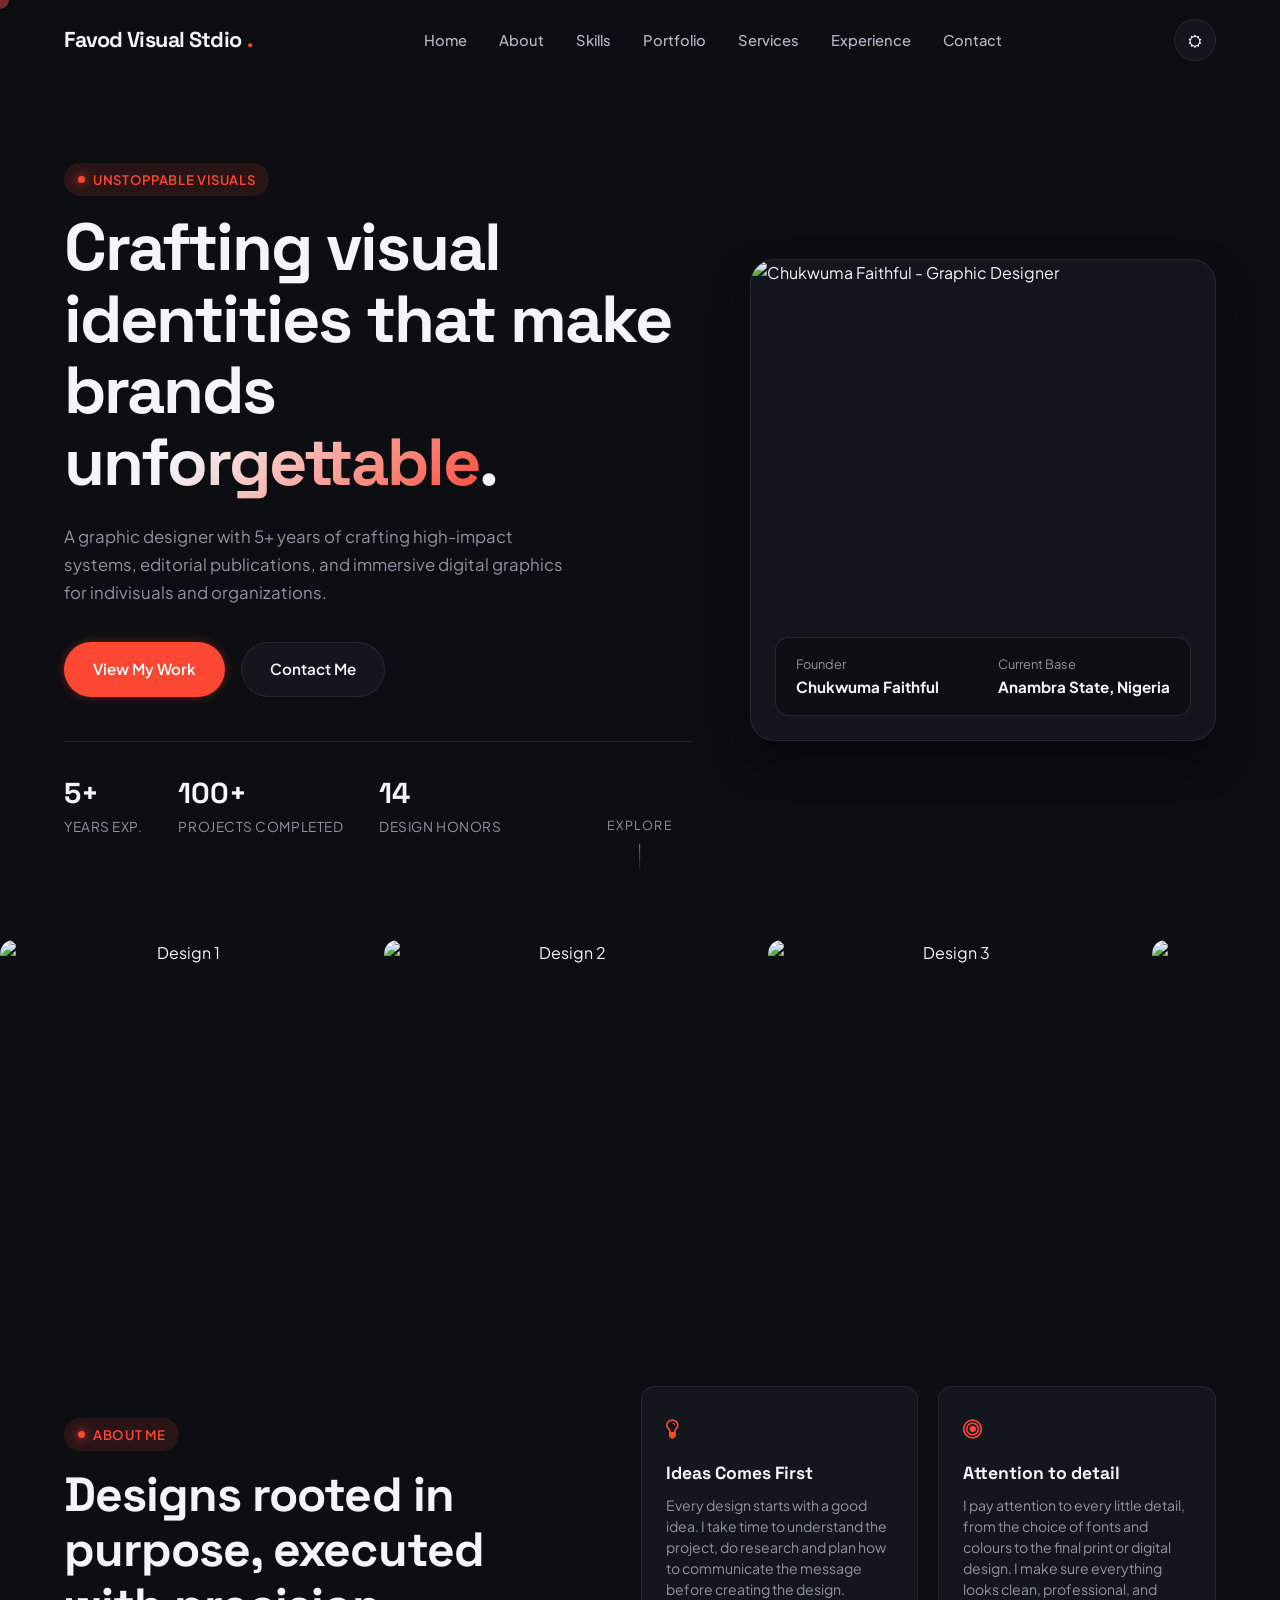
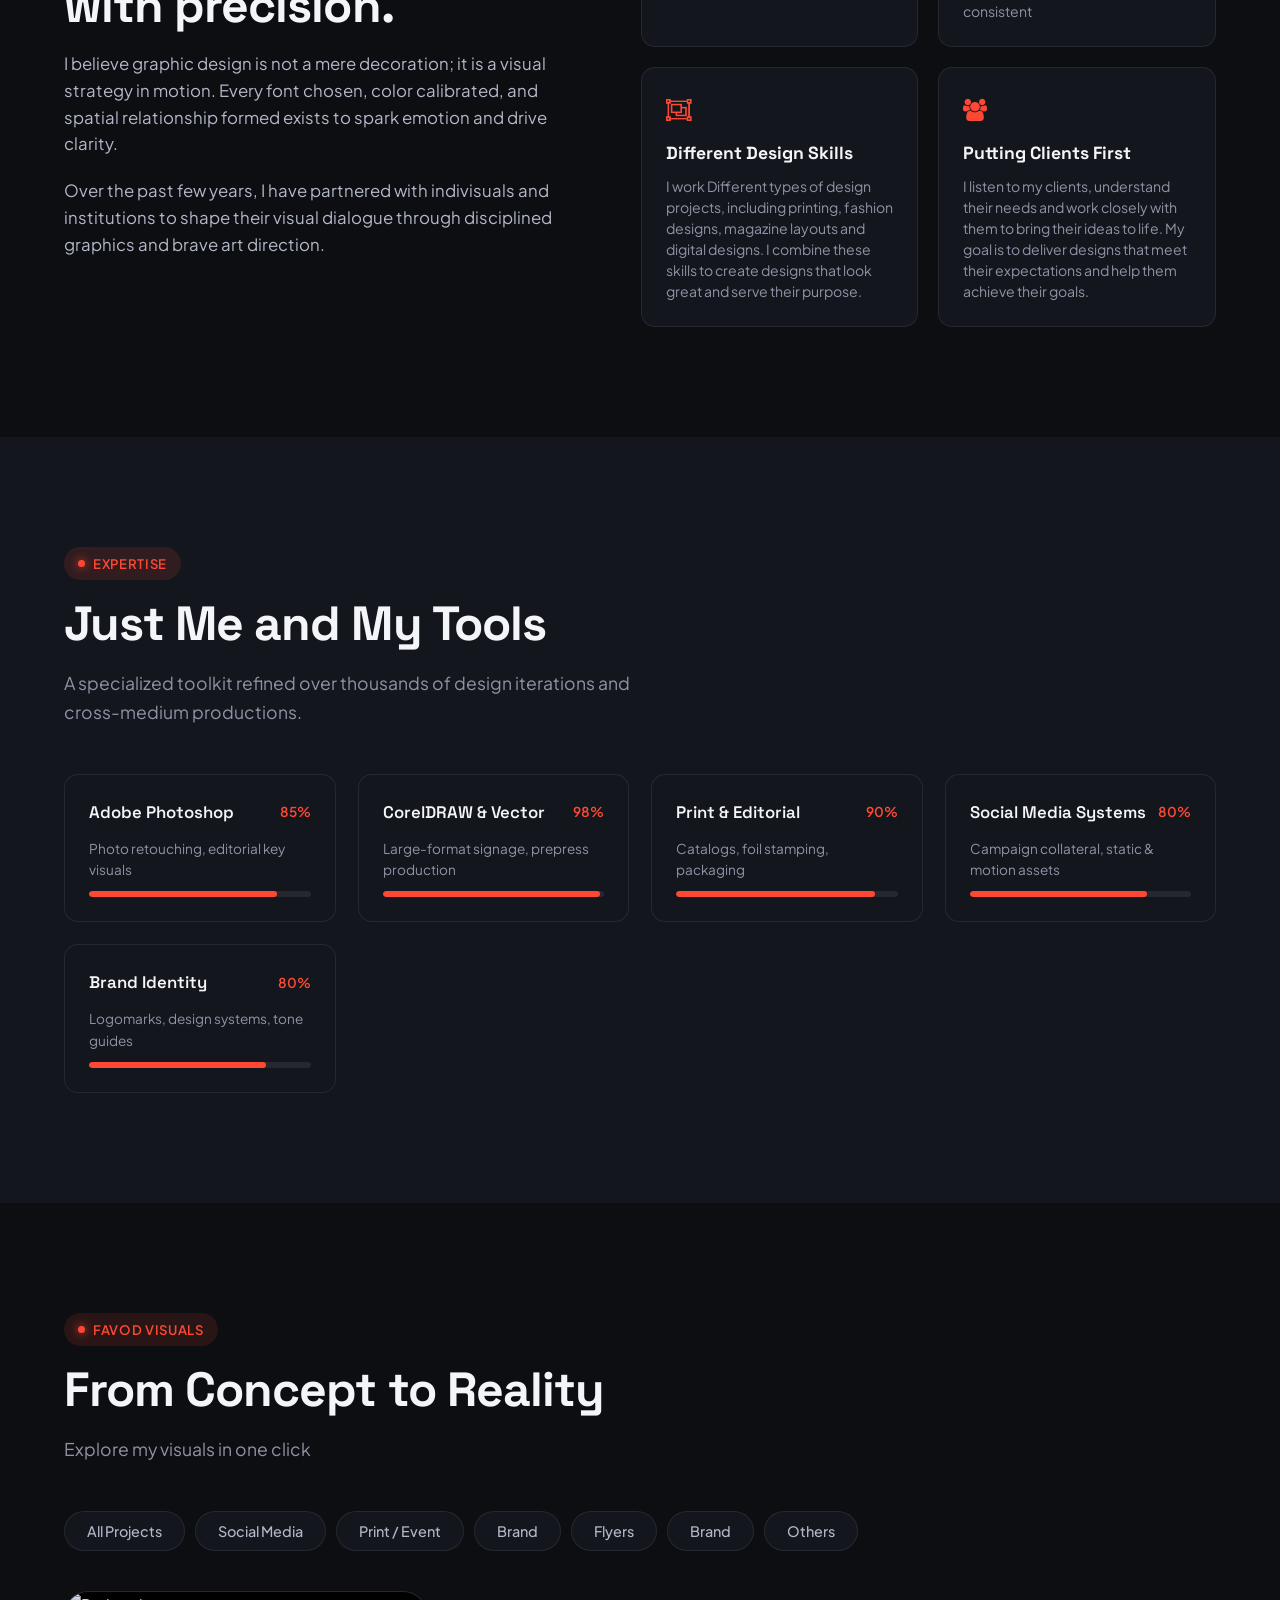
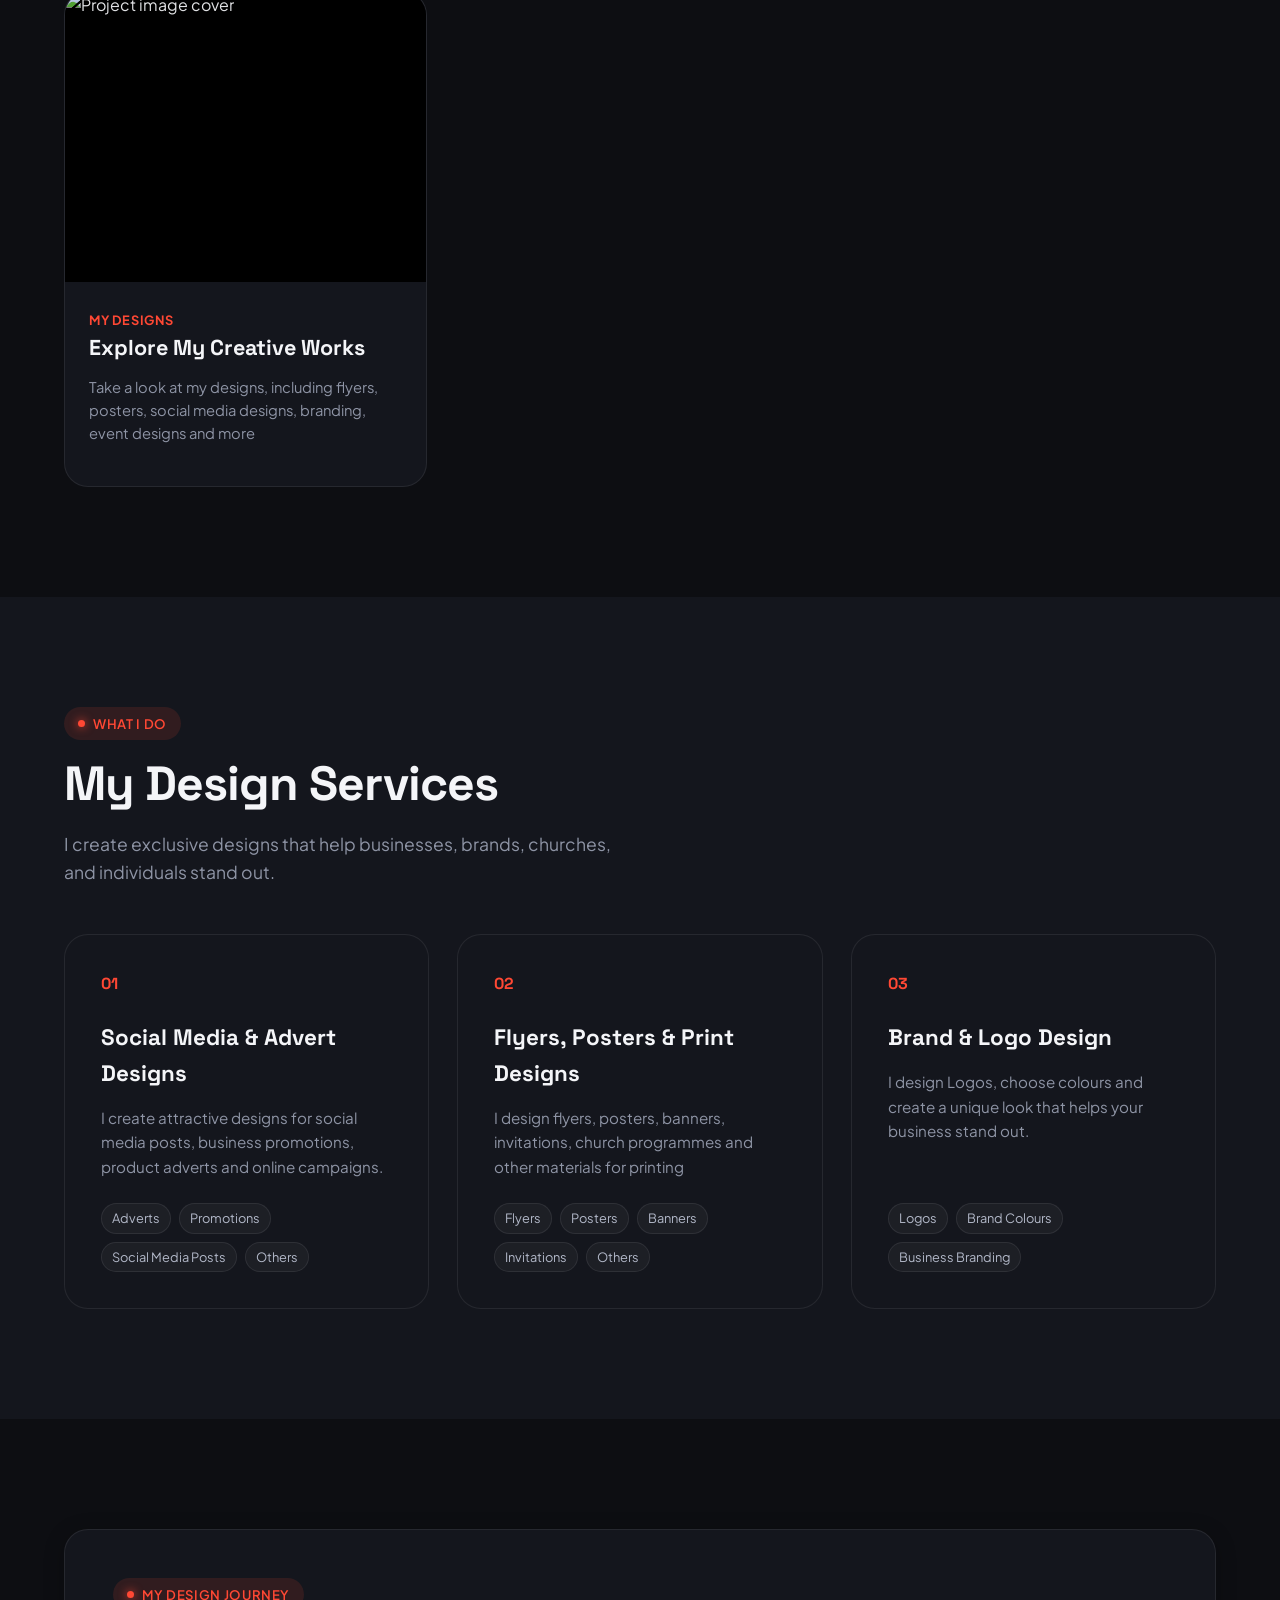
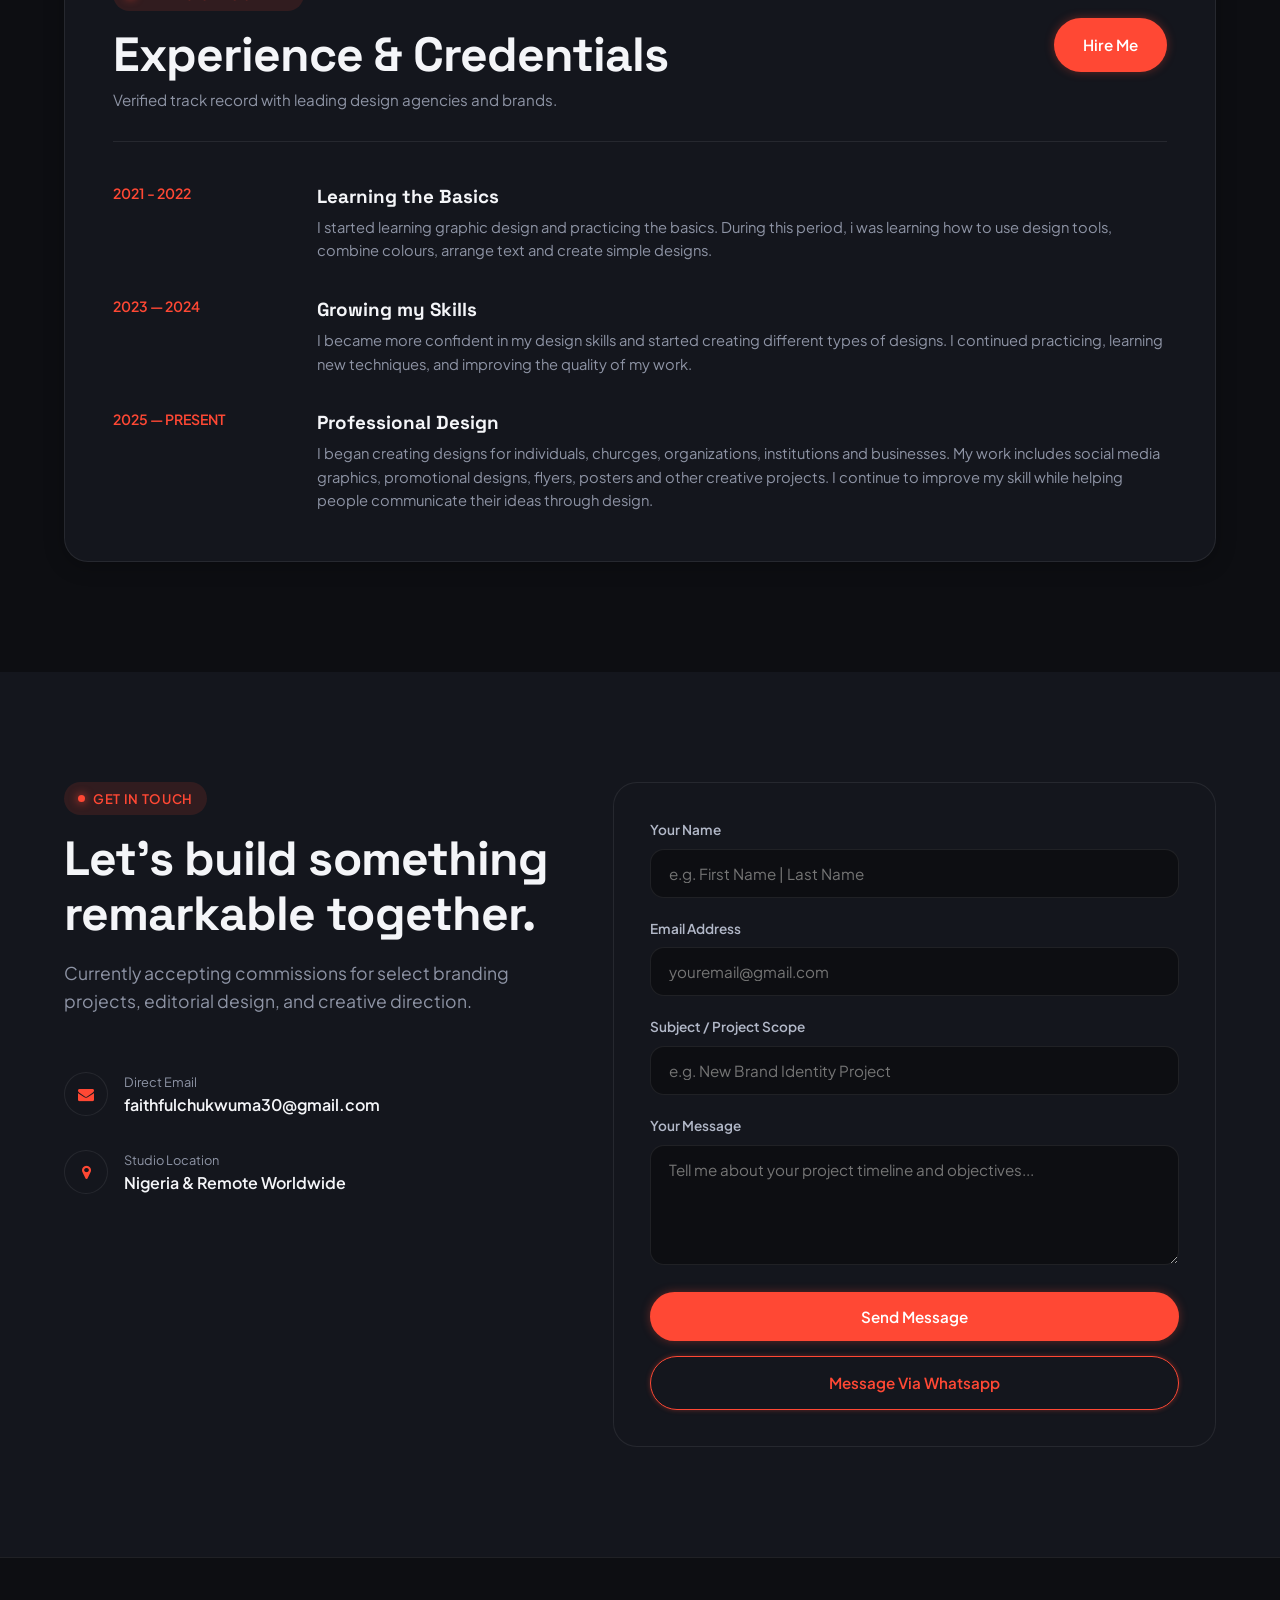
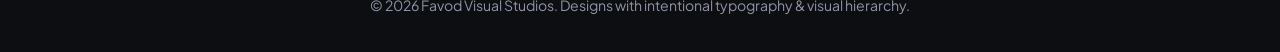
==== index.html @ e78e99e1 "Add files via upload" ====
<!DOCTYPE html>
<html lang="en" data-theme="dark">

<head>
  <meta charset="UTF-8" />
  <meta name="viewport" content="width=device-width, initial-scale=1.0" />
  <title>Favod Visual studio — Graphic Designer</title>
  <meta name="description"
    content="Favod Visual Studio - Graphic Designer and specializing in Editorial Designs and Digital Experiences." />
  <meta property="og:type" content="website">
  <meta property="og:description" content="Explore creative graphic designs and visual projects by Favod Visual Studio.">
  <link rel="icon" type="image/png" href="images/falcon web.png">
  <link rel="stylesheet" href="style.css">
  <link rel="stylesheet" href="font/css/font-awesome.min.css">
  <link rel="preconnect" href="https://fonts.googleapis.com">
  <link rel="preconnect" href="https://fonts.gstatic.com" crossorigin>
  <link
    href="https://fonts.googleapis.com/css2?family=Plus+Jakarta+Sans:wght@300;400;500;600;700;800&family=Space+Grotesk:wght@400;500;600;700&display=swap"
    rel="stylesheet">

</head>

<body>

  <!-- Custom Cursor -->
  <div class="custom-cursor" id="cursor"></div>

  <!-- Navbar -->
  <header class="navbar" id="navbar">
    <div class="container nav-container">
      <a href="#home" class="logo">Favod Visual Stdio<span>.</span></a>

      <ul class="nav-links" id="navLinks">
        <li><a href="#home">Home</a></li>
        <li><a href="#about">About</a></li>
        <li><a href="#skills">Skills</a></li>
        <li><a href="#portfolio">Portfolio</a></li>
        <li><a href="#services">Services</a></li>
        <li><a href="#experience">Experience</a></li>
        <li><a href="#contact">Contact</a></li>
      </ul>

      <div class="nav-actions">
        <button class="theme-toggle" id="themeToggle" aria-label="Toggle Dark/Light Mode">
          <span id="themeIcon"><i class="fa fa-sun-o"></i></span>
        </button>
        <button class="mobile-menu-btn" id="mobileMenuBtn" aria-label="Toggle Menu">
          <span></span><span></span><span></span>
        </button>
      </div>
    </div>
  </header>

  <!-- Hero Section -->
  <section class="hero" id="home">
    <div class="container">
      <div class="hero-grid">
        <div class="hero-content">
          <div class="badge">
            <span class="badge-dot"></span> Unstoppable Visuals
          </div>
          <h1 class="hero-title">
            Crafting visual identities that make brands <span class="highlight">unforgettable</span>.
          </h1>
          <p class="hero-desc">
            A graphic designer with 5+ years of crafting high-impact systems, editorial
            publications, and immersive digital graphics for indivisuals and organizations.
          </p>
          <div class="hero-actions">
            <a href="#portfolio" class="btn btn-primary">View My Work</a>
            <a href="#contact" class="btn btn-secondary">Contact Me</a>
          </div>
          <div class="hero-stats">
            <div>
              <div class="stat-number">5+</div>
              <div class="stat-label">Years Exp.</div>
            </div>
            <div>
              <div class="stat-number">100+</div>
              <div class="stat-label">Projects Completed</div>
            </div>
            <div>
              <div class="stat-number">14</div>
              <div class="stat-label">Design Honors</div>
            </div>
          </div>
        </div>

        <div class="hero-visual">
          <div class="hero-card">
            <!-- Easily replace with personal designer portrait -->
            <img src="images/IMG EDIT1.png" alt="Chukwuma Faithful - Graphic Designer" />
            <div class="hero-tag">
              <div>
                <p style="font-size:0.8rem;color:var(--text-muted);">Founder</p>
                <p style="font-weight:700;font-size:0.95rem;">Chukwuma Faithful</p>
              </div>
              <div>
                <p style="font-size:0.8rem;color:var(--text-muted);">Current Base</p>
                <p style="font-weight:700;font-size:0.95rem;">Anambra State, Nigeria</p>
              </div>
            </div>
          </div>
        </div>
      </div>
    </div>
    <div class="scroll-indicator">
      <a href="#about">EXPLORE</a>
      <div class="scroll-line"></div>
    </div>
  </section>
  <section class="designs-section">
    <div class="design-slider">
      <div class="design-track" id="designTrack">
        <img src="images/slide/slide.png" alt="Design 1" draggable="false">
        <img src="images/slide/slide-1.jpg" alt="Design 2" draggable="false">
        <img src="images/slide/slide-2.jpg" alt="Design 3" draggable="false">
        <img src="images/slide/slide-3.jpg" alt="Design 4" draggable="false">
        <img src="images/slide/slide-4.jpg" alt="Design 5" draggable="false">
        <img src="images/slide/slide-5.jpg" alt="Design 6" draggable="false">
        <img src="images/slide/slide-6.jpg" alt="Design 7" draggable="false">
        <img src="images/slide/slide-7.jpg" alt="Design 8" draggable="false">
        <img src="images/slide/slide-8.jpg" alt="Design 9" draggable="false">
        <img src="images/slide/slide-9.jpg" alt="Design 10" draggable="false">
        <img src="images/slide/slide-10.jpg" alt="Design 11" draggable="false">
        <img src="images/slide/slide-11.jpg" alt="Design 12" draggable="false">
        <img src="images/slide/slide-12.jpg" alt="Design 13" draggable="false">
        <img src="images/slide/slide-13.jpg" alt="Design 14" draggable="false">
        <img src="images/slide/slide-14.jpg" alt="Design 15" draggable="false">
        <img src="images/slide/slide-15.jpg" alt="Design 16" draggable="false">
        <img src="images/slide/slide-16.jpg" alt="Design 17" draggable="false">
        <img src="images/slide/slide-17.jpg" alt="Design 18" draggable="false">
        <img src="images/slide/slide-18.jpg" alt="Design 19" draggable="false">

        <img src="images/slide/slide.png" alt="Design 1" draggable="false">
        <img src="images/slide/slide-1.jpg" alt="Design 2" draggable="false">
        <img src="images/slide/slide-2.jpg" alt="Design 3" draggable="false">
        <img src="images/slide/slide-3.jpg" alt="Design 4" draggable="false">
        <img src="images/slide/slide-4.jpg" alt="Design 5" draggable="false">
        <img src="images/slide/slide-5.jpg" alt="Design 6" draggable="false">
        <img src="images/slide/slide-6.jpg" alt="Design 7" draggable="false">
        <img src="images/slide/slide-7.jpg" alt="Design 8" draggable="false">
        <img src="images/slide/slide-8.jpg" alt="Design 9" draggable="false">
        <img src="images/slide/slide-9.jpg" alt="Design 10" draggable="false">
        <img src="images/slide/slide-10.jpg" alt="Design 11" draggable="false">
        <img src="images/slide/slide-11.jpg" alt="Design 12" draggable="false">
        <img src="images/slide/slide-12.jpg" alt="Design 13" draggable="false">
        <img src="images/slide/slide-13.jpg" alt="Design 14" draggable="false">
        <img src="images/slide/slide-14.jpg" alt="Design 15" draggable="false">
        <img src="images/slide/slide-15.jpg" alt="Design 16" draggable="false">
        <img src="images/slide/slide-16.jpg" alt="Design 17" draggable="false">
        <img src="images/slide/slide-17.jpg" alt="Design 18" draggable="false">
        <img src="images/slide/slide-18.jpg" alt="Design 19" draggable="false">
      </div>
    </div>
  </section>

  <!-- About Me -->
  <section class="section-padding" id="about">
    <div class="container">
      <div class="about-grid">
        <div>
          <div class="badge"><span class="badge-dot"></span>About Me</div>
          <h2 class="section-title">Designs rooted in purpose, executed with precision.</h2>
          <div class="about-story">
            <p>
              I believe graphic design is not a mere decoration; it is a visual strategy in motion. Every font chosen,
              color calibrated, and spatial relationship formed exists to spark emotion and drive clarity.
            </p>
            <p>
              Over the past few years, I have partnered with indivisuals and institutions to shape their visual dialogue
              through disciplined graphics and brave art direction.
            </p>
          </div>
        </div>

        <div>
          <div class="about-cards">
            <div class="about-card">
              <span class="about-card-icon"><i class="fa fa-lightbulb-o"></i></span>
              <h4>Ideas Comes First</h4>
              <p>Every design starts with a good idea. I take time to understand the project, do research and plan how
                to communicate the message before creating the design.</p>
            </div>
            <div class="about-card">
              <span class="about-card-icon"><i class="fa fa-bullseye"></i></span>
              <h4>Attention to detail</h4>
              <p>I pay attention to every little detail, from the choice of fonts and colours to the final print or
                digital design. I make sure everything looks clean, professional, and consistent</p>
            </div>
            <div class="about-card">
              <span class="about-card-icon"><i class="fa fa-object-group"></i></span>
              <h4>Different Design Skills</h4>
              <p>I work Different types of design projects, including printing, fashion designs, magazine layouts and
                digital designs. I combine these skills to create designs that look great and serve their purpose.</p>
            </div>
            <div class="about-card">
              <span class="about-card-icon"><i class="fa fa-users"></i></span>
              <h4>Putting Clients First</h4>
              <p>I listen to my clients, understand their needs and work closely with them to bring their ideas to life.
                My goal is to deliver designs that meet their expectations and help them achieve their goals.</p>
            </div>
          </div>
        </div>
      </div>
    </div>
  </section>

  <!-- Skills -->
  <section class="section-padding" id="skills" style="background: var(--bg-surface);">
    <div class="container">
      <div class="badge"><span class="badge-dot"></span>Expertise</div>
      <h2 class="section-title">Just Me and My Tools</h2>
      <p class="section-desc">A specialized toolkit refined over thousands of design iterations and cross-medium
        productions.</p>

      <div class="skills-grid">
        <div class="skill-card">
          <div class="skill-head">
            <span class="skill-name">Adobe Photoshop</span>
            <span class="skill-meta">85%</span>
          </div>
          <p style="font-size:0.85rem;color:var(--text-muted)">Photo retouching, editorial key visuals</p>
          <div class="skill-bar">
            <div class="skill-fill" style="width: 85%;"></div>
          </div>
        </div>

        <div class="skill-card">
          <div class="skill-head">
            <span class="skill-name">CorelDRAW & Vector</span>
            <span class="skill-meta">98%</span>
          </div>
          <p style="font-size:0.85rem;color:var(--text-muted)">Large-format signage, prepress production</p>
          <div class="skill-bar">
            <div class="skill-fill" style="width: 98%;"></div>
          </div>
        </div>

        <div class="skill-card">
          <div class="skill-head">
            <span class="skill-name">Print & Editorial</span>
            <span class="skill-meta">90%</span>
          </div>
          <p style="font-size:0.85rem;color:var(--text-muted)">Catalogs, foil stamping, packaging</p>
          <div class="skill-bar">
            <div class="skill-fill" style="width: 90%;"></div>
          </div>
        </div>

        <div class="skill-card">
          <div class="skill-head">
            <span class="skill-name">Social Media Systems</span>
            <span class="skill-meta">80%</span>
          </div>
          <p style="font-size:0.85rem;color:var(--text-muted)">Campaign collateral, static & motion assets</p>
          <div class="skill-bar">
            <div class="skill-fill" style="width: 80%;"></div>
          </div>
        </div>

        <div class="skill-card">
          <div class="skill-head">
            <span class="skill-name">Brand Identity</span>
            <span class="skill-meta">80%</span>
          </div>
          <p style="font-size:0.85rem;color:var(--text-muted)">Logomarks, design systems, tone guides</p>
          <div class="skill-bar">
            <div class="skill-fill" style="width: 80%;"></div>
          </div>
        </div>
      </div>
    </div>
  </section>

  <!-- Portfolio -->
  <section class="section-padding" id="portfolio">
    <div class="container">
      <div class="badge"><span class="badge-dot"></span>Favod Visuals</div>
      <h2 class="section-title">From Concept to Reality</h2>
      <p class="section-desc">Explore my visuals in one click</p>

      <!-- Portfolio Category -->
      <div class="filter-bar">
        <button class="filter-btn active">All Projects</button>
        <button class="filter-btn">Social Media</button>
        <button class="filter-btn">Print / Event</button>
        <button class="filter-btn">Brand</button>
        <button class="filter-btn">Flyers</button>
        <button class="filter-btn">Brand</button>
        <button class="filter-btn">Others</button>
      </div>

      <!-- Portfolio Gallery Grid -->
      <div class="portfolio-grid" id="portfolioGrid">

        <!-- Social Media Projects -->
        <article class="project-card">
          <div class="project-thumb">
            <img src="images/Project img.png" alt="Project image cover">
            <a class="project-overlay" href="project.html">
              <span class="btn btn-secondary" style="padding: 8px 18px; font-size: 0.85rem;">Explore My Works</span>
            </a>
          </div>
          <div class="project-body">
            <div>
              <span class="project-category">MY DESIGNS</span>
              <h3 class="project-title">Explore My Creative Works</h3>
              <p class="project-snippet">Take a look at my designs, including flyers, posters, social media designs,
                branding, event designs and more</p>
            </div>
            <div class="view-link">
            </div>
          </div>
        </article>

      </div>
    </div>
  </section>

  <!-- Services -->
  <section class="section-padding" id="services" style="background: var(--bg-surface);">
    <div class="container">
      <div class="badge"><span class="badge-dot"></span>WHAT I DO</div>
      <h2 class="section-title">My Design Services</h2>
      <p class="section-desc">I create exclusive designs that help businesses, brands, churches, and individuals stand
        out.</p>

      <div class="services-grid">
        <div class="service-card">
          <div>
            <div class="service-number">01</div>
            <h3 class="service-title">Social Media & Advert Designs</h3>
            <p class="service-desc">I create attractive designs for social media posts, business promotions, product
              adverts and online campaigns.</p>
          </div>
          <ul class="service-tags">
            <li>Adverts</li>
            <li>Promotions</li>
            <li>Social Media Posts</li>
            <li>Others</li>
          </ul>
        </div>

        <div class="service-card">
          <div>
            <div class="service-number">02</div>
            <h3 class="service-title">Flyers, Posters & Print Designs</h3>
            <p class="service-desc">I design flyers, posters, banners, invitations, church programmes and other
              materials for printing</p>
          </div>
          <ul class="service-tags">
            <li>Flyers</li>
            <li>Posters</li>
            <li>Banners</li>
            <li>Invitations</li>
            <li>Others</li>
          </ul>
        </div>

        <div class="service-card">
          <div>
            <div class="service-number">03</div>
            <h3 class="service-title">Brand & Logo Design</h3>
            <p class="service-desc">I design Logos, choose colours and create a unique look that helps your business
              stand out.</p>
          </div>
          <ul class="service-tags">
            <li>Logos</li>
            <li>Brand Colours</li>
            <li>Business Branding</li>
          </ul>
        </div>
      </div>
    </div>
  </section>

  <!-- Experience Section -->
  <section class="section-padding" id="experience">
    <div class="container">
      <div class="resume-box">
        <div class="resume-header">
          <div>
            <div class="badge"><span class="badge-dot"></span>My Design Journey</div>
            <h2 class="section-title" style="margin-bottom: 6px;">Experience & Credentials</h2>
            <p style="color:var(--text-muted);font-size:0.95rem;">Verified track record with leading design agencies and
              brands.</p>
          </div>
          <div style="display:flex;gap:12px;">
            <a href="#contact" class="btn btn-primary">Hire Me</a>
          </div>
        </div>

        <div class="resume-timeline">
          <div class="resume-item">
            <span class="item-period">2021 - 2022</span>
            <div>
              <h4 class="item-role">Learning the Basics</h4>
              <p class="item-desc">I started learning graphic design and practicing the basics. During this period, i
                was learning how to use design tools, combine colours, arrange text and create simple designs.</p>
            </div>
          </div>

          <div class="resume-item">
            <span class="item-period">2023 — 2024</span>
            <div>
              <h4 class="item-role">Growing my Skills</h4>
              <p class="item-desc">I became more confident in my design skills and started creating different types of
                designs. I continued practicing, learning new techniques, and improving the quality of my work.</p>
            </div>
          </div>

          <div class="resume-item">
            <span class="item-period">2025 — PRESENT</span>
            <div>
              <h4 class="item-role">Professional Design</h4>
              <p class="item-desc">I began creating designs for individuals, churcges, organizations, institutions and
                businesses. My work includes social media graphics, promotional designs, flyers, posters and other
                creative projects. I continue to improve my skill while helping people communicate their ideas through
                design.</p>
            </div>
          </div>
        </div>
      </div>
    </div>
  </section>

  <!-- Contact Section -->
  <section class="section-padding" id="contact" style="background: var(--bg-surface);">
    <div class="container">
      <div class="contact-grid">
        <div class="contact-info">
          <div>
            <div class="badge"><span class="badge-dot"></span>Get in Touch</div>
            <h2 class="section-title">Let's build something remarkable together.</h2>
            <p class="section-desc" style="margin-bottom: 24px;">Currently accepting commissions for select branding
              projects, editorial design, and creative direction.</p>
          </div>

          <div class="info-card">
            <div class="info-icon"><i class="fa fa-envelope"></i></div>
            <div>
              <p style="font-size:0.8rem;color:var(--text-muted);">Direct Email</p>
              <a href="mailto:faithfulchukwuma30@gmail.com" style="font-weight:600;">faithfulchukwuma30@gmail.com</a>
            </div>
          </div>

          <div class="info-card">
            <div class="info-icon"><i class="fa fa-map-marker"></i></div>
            <div>
              <p style="font-size:0.8rem;color:var(--text-muted);">Studio Location</p>
              <p style="font-weight:600;">Nigeria & Remote Worldwide</p>
            </div>
          </div>

        </div>

        <form action="https://api.web3forms.com/submit" method="POST" class="contact-form">
          <input type="hidden" name="access_key" value="b659d30d-d87e-4fed-bcc9-f71f43a5cb85">
          <div class="form-group">
            <label class="form-label" for="userName">Your Name</label>
            <input type="text" id="userName" name="user_name" class="form-control"
              placeholder="e.g. First Name | Last Name" required />
          </div>

          <div class="form-group">
            <label class="form-label" for="userEmail">Email Address</label>
            <input type="email" id="userEmail" name="user_email" class="form-control" placeholder="youremail@gmail.com"
              required />
          </div>

          <div class="form-group">
            <label class="form-label" for="userSubject">Subject / Project Scope</label>
            <input type="text" id="userSubject" name="subject" class="form-control"
              placeholder="e.g. New Brand Identity Project" required />
          </div>

          <div class="form-group">
            <label class="form-label" for="userMessage">Your Message</label>
            <textarea id="userMessage" class="form-control" name="message"
              placeholder="Tell me about your project timeline and objectives..."></textarea>
          </div>

          <button type="submit" class="btn btn-primary" style="width: 100%;">Send Message</button>



          <a href="http://wa.me/2347041532667?text=Hello%2c%20i%20am%20interested%20in%20your%20Designs...."
            target="_blank" rel="noopener noreferrer" class="btn-w btn-whatsapp" style="width: 100%;">Message Via
            Whatsapp</a>
        </form>
      </div>
    </div>
  </section>

  <!-- Footer -->
  <footer>
    <div class="container">
      <p>© <span id="year"></span> Favod Visual Studios. Designs with intentional typography & visual hierarchy.</p>
    </div>
  </footer>


</body>
<script src="script.js"></script>

</html>
---- style.css ----
/* ================================================= */
/* DESIGN COLOR & THEMING                           */
/* ================================================= */
:root {
  --font-display: 'Space Grotesk', sans-serif;
  --font-body: 'Plus Jakarta Sans', sans-serif;

  --bg: #0d0e12;
  --bg-surface: #14161d;
  --bg-surface-hover: #1c1f28;
  --border: rgba(255, 255, 255, 0.08);
  --border-hover: rgba(255, 255, 255, 0.2);
  --text-main: #f4f5f8;
  --text-muted: #8e94a5;
  --text-sub: #b2b8c8;
  --accent: #ff4834;
  --accent-soft: rgba(255, 72, 52, 0.12);
  --accent-glow: rgba(255, 72, 52, 0.35);

  --radius-sm: 8px;
  --radius-md: 14px;
  --radius-lg: 24px;
  --radius-full: 9999px;

  --transition: all 0.3s cubic-bezier(0.16, 1, 0.3, 1);
  --shadow-sm: 0 4px 20px rgba(0, 0, 0, 0.25);
  --shadow-lg: 0 20px 40px rgba(0, 0, 0, 0.45);
  --container: 1200px;
}

[data-theme="light"] {
  --bg: #f7f8fa;
  --bg-surface: #ffffff;
  --bg-surface-hover: #f0f2f7;
  --border: rgba(0, 0, 0, 0.08);
  --border-hover: rgba(0, 0, 0, 0.22);
  --text-main: #111318;
  --text-muted: #6a7182;
  --text-sub: #454b59;
  --accent: #eb3b26;
  --accent-soft: rgba(235, 59, 38, 0.1);
  --accent-glow: rgba(235, 59, 38, 0.2);
  --shadow-sm: 0 4px 20px rgba(0, 0, 0, 0.04);
  --shadow-lg: 0 20px 40px rgba(0, 0, 0, 0.08);
}

/* Base Reset */
*,
*::before,
*::after {
  margin: 0;
  padding: 0;
  box-sizing: border-box;
}

html {
  scroll-behavior: smooth;
  font-size: 16px;
}

body {
  background-color: var(--bg);
  color: var(--text-main);
  font-family: var(--font-body);
  line-height: 1.6;
  transition: background-color 0.4s ease, color 0.4s ease;
  overflow-x: hidden;
  -webkit-font-smoothing: antialiased;
}

a {
  color: inherit;
  text-decoration: none;
  transition: var(--transition);
}

button,
input,
textarea {
  font-family: inherit;
  color: inherit;
}

.container {
  max-width: var(--container);
  margin: 0 auto;
  padding: 0 24px;
}

.section-padding {
  padding: 110px 0;
}

.badge {
  display: inline-flex;
  align-items: center;
  gap: 8px;
  padding: 6px 14px;
  border-radius: var(--radius-full);
  background: var(--accent-soft);
  color: var(--accent);
  font-size: 0.82rem;
  font-weight: 600;
  letter-spacing: 0.05em;
  text-transform: uppercase;
  margin-bottom: 16px;
}

.badge-dot {
  width: 7px;
  height: 7px;
  border-radius: 50%;
  background: var(--accent);
  box-shadow: 0 0 10px var(--accent);
}

.section-title {
  font-family: var(--font-display);
  font-size: clamp(2rem, 3.8vw, 3rem);
  font-weight: 700;
  letter-spacing: -0.02em;
  line-height: 1.15;
  margin-bottom: 18px;
}

.section-desc {
  color: var(--text-muted);
  font-size: 1.1rem;
  max-width: 580px;
  margin-bottom: 48px;
}

/* Buttons */
.btn {
  display: inline-flex;
  align-items: center;
  justify-content: center;
  gap: 10px;
  padding: 14px 28px;
  font-size: 0.95rem;
  font-weight: 600;
  border-radius: var(--radius-full);
  cursor: pointer;
  transition: var(--transition);
  border: 1px solid transparent;
}

.btn-primary {
  background: var(--accent);
  color: #fff;
  box-shadow: 0 0px 10px var(--accent-glow);
}

.btn-primary:hover {
  transform: translateY(-2px);
  box-shadow: 0 5px 10px var(--accent-glow);
  filter: brightness(1.08);
}

.btn-secondary {
  background: var(--bg-surface);
  color: var(--text-main);
  border-color: var(--border);
}

.btn-secondary:hover {
  background: var(--bg-surface-hover);
  border-color: var(--border-hover);
  transform: translateY(-2px);
}

/* Custom Cursor */
.custom-cursor {
  position: fixed;
  top: 0;
  left: 0;
  width: 18px;
  height: 18px;
  border-radius: 50%;
  background: var(--accent);
  opacity: 0.45;
  pointer-events: none;
  transform: translate(-50%, -50%);
  transition: width 0.2s, height 0.2s, opacity 0.2s;
  z-index: 9999;
  mix-blend-mode: exclusion;
}

/* ================================================= */
/* NAVBAR                                            */
/* ================================================= */
.navbar {
  position: fixed;
  top: 0;
  left: 0;
  width: 100%;
  height: 80px;
  z-index: 1000;
  transition: var(--transition);
}

.navbar.scrolled {
  height: 68px;
  background: rgba(13, 14, 18, 0.82);
  backdrop-filter: blur(14px);
  border-bottom: 1px solid var(--border);
}

[data-theme="light"] .navbar.scrolled {
  background: rgba(247, 248, 250, 0.85);
}

.nav-container {
  display: flex;
  align-items: center;
  justify-content: space-between;
  height: 100%;
}

.logo {
  font-family: var(--font-display);
  font-weight: 800;
  font-size: 1.35rem;
  letter-spacing: -0.03em;
  display: flex;
  align-items: center;
  gap: 6px;
}

.logo span {
  color: var(--accent);
}

.nav-links {
  display: flex;
  align-items: center;
  list-style: none;
  gap: 32px;
}

.nav-links a {
  font-size: 0.92rem;
  font-weight: 500;
  color: var(--text-sub);
  position: relative;
}

.nav-links a:hover {
  color: var(--text-main);
}

.nav-actions {
  display: flex;
  align-items: center;
  gap: 14px;
}

.theme-toggle {
  background: var(--bg-surface);
  border: 1px solid var(--border);
  color: var(--text-main);
  width: 42px;
  height: 42px;
  border-radius: 50%;
  cursor: pointer;
  display: flex;
  align-items: center;
  justify-content: center;
  transition: var(--transition);
}

.theme-toggle:hover {
  border-color: var(--border-hover);
  transform: rotate(15deg);
}

.mobile-menu-btn {
  display: none;
  background: none;
  border: none;
  cursor: pointer;
  flex-direction: column;
  gap: 5px;
  padding: 6px;
}

.mobile-menu-btn span {
  width: 22px;
  height: 2px;
  background: var(--text-main);
  transition: var(--transition);
}

/* ================================================= */
/* HERO SECTION                                      */
/* ================================================= */
.hero {
  min-height: 100vh;
  display: flex;
  align-items: center;
  padding-top: 100px;
  position: relative;
}

.hero-grid {
  display: grid;
  grid-template-columns: 1.15fr 0.85fr;
  gap: 56px;
  align-items: center;
}

.hero-title {
  font-family: var(--font-display);
  font-size: clamp(2.6rem, 5.2vw, 4.4rem);
  font-weight: 800;
  line-height: 1.08;
  letter-spacing: -0.03em;
  margin-bottom: 24px;
}

.hero-title .highlight {
  background: linear-gradient(135deg, var(--text-main) 30%, var(--accent) 100%);
  -webkit-background-clip: text;
  -webkit-text-fill-color: transparent;
  background-clip: text;
  color: transparent;
}

.hero-desc {
  font-size: clamp(1.05rem, 1.25vw, 1.22rem);
  color: var(--text-muted);
  line-height: 1.65;
  max-width: 520px;
  margin-bottom: 36px;
}

.hero-actions {
  display: flex;
  flex-wrap: wrap;
  gap: 16px;
  margin-bottom: 44px;
}

.hero-stats {
  display: flex;
  gap: 36px;
  padding-top: 28px;
  border-top: 1px solid var(--border);
}

.stat-number {
  font-family: var(--font-display);
  font-size: 1.8rem;
  font-weight: 700;
  color: var(--text-main);
}

.stat-label {
  font-size: 0.85rem;
  color: var(--text-muted);
  text-transform: uppercase;
  letter-spacing: 0.04em;
}

.hero-visual {
  position: relative;
}

.hero-card {
  position: relative;
  border-radius: var(--radius-lg);
  overflow: hidden;
  border: 1px solid var(--border);
  background: var(--bg-surface);
  box-shadow: var(--shadow-lg);
}

.hero-card img {
  width: 100%;
  height: 480px;
  object-fit: cover;
  display: block;
  transition: transform 0.6s cubic-bezier(0.16, 1, 0.3, 1);
}

.hero-card:hover img {
  transform: scale(1.03);
}

.hero-tag {
  position: absolute;
  bottom: 24px;
  left: 24px;
  right: 24px;
  padding: 16px 20px;
  border-radius: var(--radius-md);
  background: rgba(13, 14, 18, 0.8);
  backdrop-filter: blur(12px);
  border: 1px solid rgba(255, 255, 255, 0.1);
  display: flex;
  justify-content: space-between;
  align-items: center;
}

[data-theme="light"] .hero-tag {
  background: rgba(255, 255, 255, 0.85);
  border-color: rgba(0, 0, 0, 0.08);
}

.scroll-indicator {
  position: absolute;
  bottom: 28px;
  left: 50%;
  transform: translateX(-50%);
  display: flex;
  flex-direction: column;
  align-items: center;
  gap: 8px;
  font-size: 0.78rem;
  letter-spacing: 0.1em;
  color: var(--text-muted);
}

.scroll-line {
  width: 1px;
  height: 28px;
  background: linear-gradient(to bottom, var(--accent), transparent);
  animation: scrollPulse 2s infinite ease-in-out;
}

@keyframes scrollPulse {

  0%,
  100% {
    transform: scaleY(0.4);
    opacity: 0.4;
  }

  50% {
    transform: scaleY(1);
    opacity: 1;
  }
}


/* ================================================= */
/* SLIDE                                             */
/* ================================================= */
.designs-section {
  width: 100%;
  padding: 40px 0 60px;
  overflow: hidden;
  text-align: center;
}

.designs-section h2 {
  margin-bottom: 12px;
}

.designs-section p {
  margin-bottom: 30px;
}

.design-slider {
  width: 100%;
  overflow: hidden;
  position: relative;
}

.design-track {
  display: flex;
  width: max-content;
  gap: 24px;
  animation: infiniteSlides 40s linear infinite;
  will-change: transform;
}

.design-track img {
  flex: 0 0 360px;
  width: 360px;
  height: 240px;
  object-fit: cover;
  border-radius: 14px;
  display: block;
  pointer-events: none;
  user-select: none;
}

@keyframes infiniteSlides {
  from {
    transform: translateX(0);
  }

  to {
    transform: translateX(-50%);
  }
}

@media (max-width: 768px) {
  .design-track {
    gap: 16px;
    animation-duration: 20s;
  }

  .design-track img {
    flex-basis: 260px;
    width: 260px;
    height: 180px;
  }
}

@media (max-width: 480px) {
  .design-track img {
    flex-basis: 220px;
    width: 220px;
    height: 155px;
  }
}

.design-slider:hover .design-track {
  animation-play-state: paused;
}



/* ================================================= */
/* ABOUT ME                                          */
/* ================================================= */
.about-grid {
  display: grid;
  grid-template-columns: 0.95fr 1.05fr;
  gap: 56px;
  align-items: center;
}

.about-story {
  font-size: 1.05rem;
  color: var(--text-sub);
  display: flex;
  flex-direction: column;
  gap: 20px;
}

.about-cards {
  display: grid;
  grid-template-columns: repeat(2, 1fr);
  gap: 20px;
  margin-top: 36px;
}

.about-card {
  background: var(--bg-surface);
  border: 1px solid var(--border);
  border-radius: var(--radius-md);
  padding: 24px;
  transition: var(--transition);
}

.about-card:hover {
  border-color: var(--border-hover);
  transform: translateY(-3px);
}

.about-card-icon {
  font-size: 1.4rem;
  margin-bottom: 12px;
  display: inline-block;
  color: var(--accent);
}

.about-card h4 {
  font-family: var(--font-display);
  font-size: 1.1rem;
  margin-bottom: 8px;
}

.about-card p {
  font-size: 0.88rem;
  color: var(--text-muted);
  line-height: 1.5;
}

/* ================================================= */
/* SKILLS SECTION                                    */
/* ================================================= */
.skills-grid {
  display: grid;
  grid-template-columns: repeat(auto-fit, minmax(260px, 1fr));
  gap: 22px;
}

.skill-card {
  background: var(--bg-surface);
  border: 1px solid var(--border);
  border-radius: var(--radius-md);
  padding: 24px;
  transition: var(--transition);
  position: relative;
  overflow: hidden;
}

.skill-card::after {
  content: '';
  position: absolute;
  top: 0;
  left: 0;
  width: 100%;
  height: 3px;
  background: var(--accent);
  opacity: 0;
  transition: var(--transition);
}

.skill-card:hover {
  border-color: var(--border-hover);
  transform: translateY(-4px);
}

.skill-card:hover::after {
  opacity: 1;
}

.skill-head {
  display: flex;
  justify-content: space-between;
  align-items: center;
  margin-bottom: 12px;
}

.skill-name {
  font-family: var(--font-display);
  font-weight: 600;
  font-size: 1.05rem;
}

.skill-meta {
  font-size: 0.85rem;
  color: var(--accent);
  font-weight: 600;
}

.skill-bar {
  width: 100%;
  height: 6px;
  background: rgba(255, 255, 255, 0.08);
  border-radius: var(--radius-full);
  overflow: hidden;
  margin-top: 10px;
}

[data-theme="light"] .skill-bar {
  background: rgba(0, 0, 0, 0.06);
}

.skill-fill {
  height: 100%;
  border-radius: var(--radius-full);
  background: var(--accent);
  transition: width 1.2s cubic-bezier(0.16, 1, 0.3, 1);
}

/* ================================================= */
/* PORTFOLIO GALLERY                                 */
/* ================================================= */
.filter-bar {
  display: flex;
  flex-wrap: wrap;
  gap: 10px;
  margin-bottom: 40px;
}

.filter-btn {
  background: var(--bg-surface);
  border: 1px solid var(--border);
  color: var(--text-sub);
  padding: 10px 22px;
  border-radius: var(--radius-full);
  font-size: 0.9rem;
  font-weight: 500;
  cursor: pointer;
  transition: var(--transition);
}

.filter-btn:hover {
  color: var(--text-main);
  border-color: var(--border-hover);
  box-shadow: 0 0px 10px var(--accent-glow);
}


.portfolio-grid {
  display: grid;
  grid-template-columns: repeat(auto-fill, minmax(360px, 1fr));
  gap: 32px;
}

.project-card {
  background: var(--bg-surface);
  border-radius: var(--radius-lg);
  border: 1px solid var(--border);
  overflow: hidden;
  transition: var(--transition);
  display: flex;
  flex-direction: column;
  cursor: pointer;
}

.project-card:hover {
  transform: translateY(-6px);
  box-shadow: var(--shadow-lg);
  border-color: var(--border-hover);
}

.project-thumb {
  position: relative;
  height: 290px;
  overflow: hidden;
  background: #000;
}

.project-thumb img {
  width: 100%;
  height: 100%;
  object-fit: cover;
  transition: transform 0.6s cubic-bezier(0.16, 1, 0.3, 1);
  opacity: 0.92;
}

.project-card:hover .project-thumb img {
  transform: scale(1.06);
  opacity: 1;
}

.project-overlay {
  position: absolute;
  inset: 0;
  background: linear-gradient(to top, rgba(0, 0, 0, 0.7) 0%, transparent 60%);
  opacity: 0;
  transition: opacity 0.3s ease;
  display: flex;
  align-items: flex-end;
  padding: 24px;
}

.project-card:hover .project-overlay {
  opacity: 1;
}

.project-body {
  padding: 24px;
  display: flex;
  flex-direction: column;
  flex-grow: 1;
  justify-content: space-between;
}

.project-category {
  font-size: 0.8rem;
  text-transform: uppercase;
  letter-spacing: 0.06em;
  color: var(--accent);
  font-weight: 700;
  margin-bottom: 8px;
}

.project-title {
  font-family: var(--font-display);
  font-size: 1.35rem;
  margin-bottom: 10px;
  font-weight: 700;
}

.project-snippet {
  color: var(--text-muted);
  font-size: 0.92rem;
  line-height: 1.55;
  margin-bottom: 18px;
}

.view-link {
  display: inline-flex;
  align-items: center;
  gap: 6px;
  font-weight: 600;
  font-size: 0.88rem;
  color: var(--text-main);
}

.view-link svg {
  transition: transform 0.2s ease;
}

.project-card:hover .view-link svg {
  transform: translateX(4px);
}


/* ================================================= */
/*  GALLERY                                          */
/* ================================================= */

.gallery-page {
  width: 100%;
  max-width: 1600px;
  margin: 0 auto;
  margin-top: 100px;
  padding: 24px;
}

.gallery {
  columns: 4;
  column-gap: 18px;
}

.gallery {
  columns: 4;
  column-gap: 16px;
  padding: 20px;
}

.gallery-item {
  display: block;
  margin-bottom: 16px;
  break-inside: avoid;
  box-shadow: 0 0px 24px var(--bg-surface-hover);
}

.gallery-item img {
  display: block;
  width: 100%;
  height: auto;
  border-radius: 8px;
  cursor: pointer;
  transition: opacity 0.25s;
  transition: transform 0.6s cubic-bezier(0.16, 1, 0.3, 1);
  opacity: 0.92;
  filter: brightness(1.08);
}

.gallery-item:hover img {
  opacity: 0.8;
  transform: scale(1.06);
  opacity: 1;
  box-shadow: 0 0px 10px var(--bg-surface-hover);
}


/* ================================================= */
/* Full-screen image viewer                          */
/* ================================================= */

.lightbox {
  position: fixed;
  inset: 0;
  z-index: 9999;
  display: none;
  align-items: center;
  justify-content: center;
  padding: 50px 15px 15px;
  box-sizing: border-box;
  background: none;
}

/* ================================================= */
/* Open-screen image viewer                          */
/* ================================================= */
.lightbox:target {
  display: flex;
}

.lightbox img {
  max-width: 100%;
  max-height: 100%;
  width: auto;
  height: auto;
  object-fit: contain;
}

.lightbox .close {
  position: absolute;
  top: 10px;
  right: 22px;
  color: white;
  font: 42px Arial, sans-serif;
  text-decoration: none;
}

/* ================================================= */
/* Responsive columns                                */
/* ================================================= */
@media (max-width: 900px) {
  .gallery {
    columns: 3;
  }
}

@media (max-width: 600px) {
  .gallery {
    columns: 2;
    padding: 12px;
    column-gap: 12px;
  }

  .gallery-item {
    margin-bottom: 12px;
  }
}


/* ================================================= */
/* SERVICES SECTION                                  */
/* ================================================= */
.services-grid {
  display: grid;
  grid-template-columns: repeat(auto-fit, minmax(320px, 1fr));
  gap: 28px;
}

.service-card {
  background: var(--bg-surface);
  border: 1px solid var(--border);
  border-radius: var(--radius-lg);
  padding: 36px;
  transition: var(--transition);
  display: flex;
  flex-direction: column;
  justify-content: space-between;
}

.service-card:hover {
  border-color: var(--border-hover);
  transform: translateY(-5px);
  box-shadow: var(--shadow-sm);
}

.service-number {
  font-family: var(--font-display);
  font-size: 1rem;
  font-weight: 700;
  color: var(--accent);
  margin-bottom: 24px;
}

.service-title {
  font-family: var(--font-display);
  font-size: 1.4rem;
  margin-bottom: 14px;
}

.service-desc {
  color: var(--text-muted);
  font-size: 0.95rem;
  line-height: 1.6;
  margin-bottom: 24px;
}

.service-tags {
  display: flex;
  flex-wrap: wrap;
  gap: 8px;
  list-style: none;
}

.service-tags li {
  font-size: 0.8rem;
  padding: 4px 10px;
  background: rgba(255, 255, 255, 0.04);
  border: 1px solid var(--border);
  border-radius: var(--radius-full);
  color: var(--text-sub);
}

[data-theme="light"] .service-tags li {
  background: rgba(0, 0, 0, 0.03);
}

/* ================================================= */
/* RESUME / EXPERIENCE                               */
/* ================================================= */
.resume-box {
  background: var(--bg-surface);
  border: 1px solid var(--border);
  border-radius: var(--radius-lg);
  padding: 48px;
  box-shadow: var(--shadow-sm);
}

.resume-header {
  display: flex;
  justify-content: space-between;
  align-items: center;
  flex-wrap: wrap;
  gap: 20px;
  margin-bottom: 40px;
  padding-bottom: 28px;
  border-bottom: 1px solid var(--border);
}

.resume-timeline {
  display: flex;
  flex-direction: column;
  gap: 32px;
  position: relative;
}

.resume-item {
  display: grid;
  grid-template-columns: 180px 1fr;
  gap: 24px;
}

.item-period {
  font-size: 0.88rem;
  color: var(--accent);
  font-weight: 600;
}

.item-role {
  font-family: var(--font-display);
  font-size: 1.18rem;
  font-weight: 700;
  margin-bottom: 4px;
}

.item-company {
  color: var(--text-sub);
  font-size: 0.92rem;
  margin-bottom: 10px;
}

.item-desc {
  color: var(--text-muted);
  font-size: 0.92rem;
}

/* ================================================= */
/* CONTACT SECTION                                   */
/* ================================================= */
.contact-grid {
  display: grid;
  grid-template-columns: 0.9fr 1.1fr;
  gap: 56px;
}

.contact-info {
  display: flex;
  flex-direction: column;
  gap: 32px;
}

.info-card {
  display: flex;
  align-items: flex-start;
  gap: 16px;
}

.info-icon {
  width: 44px;
  height: 44px;
  border-radius: 50%;
  background: var(--bg-surface);
  border: 1px solid var(--border);
  display: flex;
  align-items: center;
  justify-content: center;
  color: var(--accent);
  flex-shrink: 0;
}

.social-links {
  display: flex;
  gap: 12px;
  margin-top: 10px;
}

.social-btn {
  width: 42px;
  height: 42px;
  border-radius: 50%;
  background: var(--bg-surface);
  border: 1px solid var(--border);
  display: flex;
  align-items: center;
  justify-content: center;
  color: var(--text-sub);
  transition: var(--transition);
}

.social-btn:hover {
  border-color: var(--accent);
  color: var(--accent);
  transform: translateY(-2px);
}

.contact-form {
  background: var(--bg-surface);
  border: 1px solid var(--border);
  border-radius: var(--radius-lg);
  padding: 36px;
}

.form-group {
  margin-bottom: 20px;
}

.form-label {
  display: block;
  font-size: 0.85rem;
  font-weight: 600;
  margin-bottom: 8px;
  color: var(--text-sub);
}

.form-control {
  width: 100%;
  background: var(--bg);
  border: 1px solid var(--border);
  border-radius: var(--radius-md);
  padding: 14px 18px;
  font-size: 0.95rem;
  transition: var(--transition);
}

.form-control:focus {
  outline: none;
  border-color: var(--accent);
  box-shadow: 0 0 0 3px var(--accent-soft);
}

textarea.form-control {
  resize: vertical;
  min-height: 120px;
}

/* Buttons */
.btn-w {
  display: inline-flex;
  align-items: center;
  justify-content: center;
  gap: 10px;
  padding: 14px 28px;
  margin-top: 15px;
  font-size: 0.95rem;
  font-weight: 600;
  border-radius: var(--radius-full);
  cursor: pointer;
  transition: var(--transition);
  border: 0.1px solid var(--accent);
}

.btn-whatsapp {
  background: none;
  color: var(--accent);
  box-shadow: 0 0 5px var(--accent-glow);
}

.btn-whatsapp:hover {
  transform: translateY(-2px);
  box-shadow: 0 5px 10px var(--accent-glow);
  filter: brightness(1.08);
}

/* Footer */
footer {
  border-top: 1px solid var(--border);
  padding: 36px 0;
  text-align: center;
  font-size: 0.88rem;
  color: var(--text-muted);
}

/* Responsive */
@media (max-width: 992px) {

  .hero-grid,
  .about-grid,
  .contact-grid {
    grid-template-columns: 1fr;
    gap: 40px;
  }

  .resume-item {
    grid-template-columns: 1fr;
    gap: 8px;
  }

  .scroll-indicator {
    display: none;
  }
}

@media (max-width: 768px) {
  .nav-links {
    position: fixed;
    top: 70px;
    left: 0;
    width: 100%;
    background: var(--bg-surface);
    border-bottom: 1px solid var(--border);
    flex-direction: column;
    padding: 24px;
    gap: 20px;
    transform: translateY(-120%);
    transition: transform 0.35s ease;
  }

  .nav-links.open {
    transform: translateY(0);
  }

  .mobile-menu-btn {
    display: flex;
  }

  .portfolio-grid {
    grid-template-columns: 1fr;
  }

  .about-cards {
    grid-template-columns: 1fr;
  }

  .modal-meta-grid {
    grid-template-columns: 1fr;
  }
}
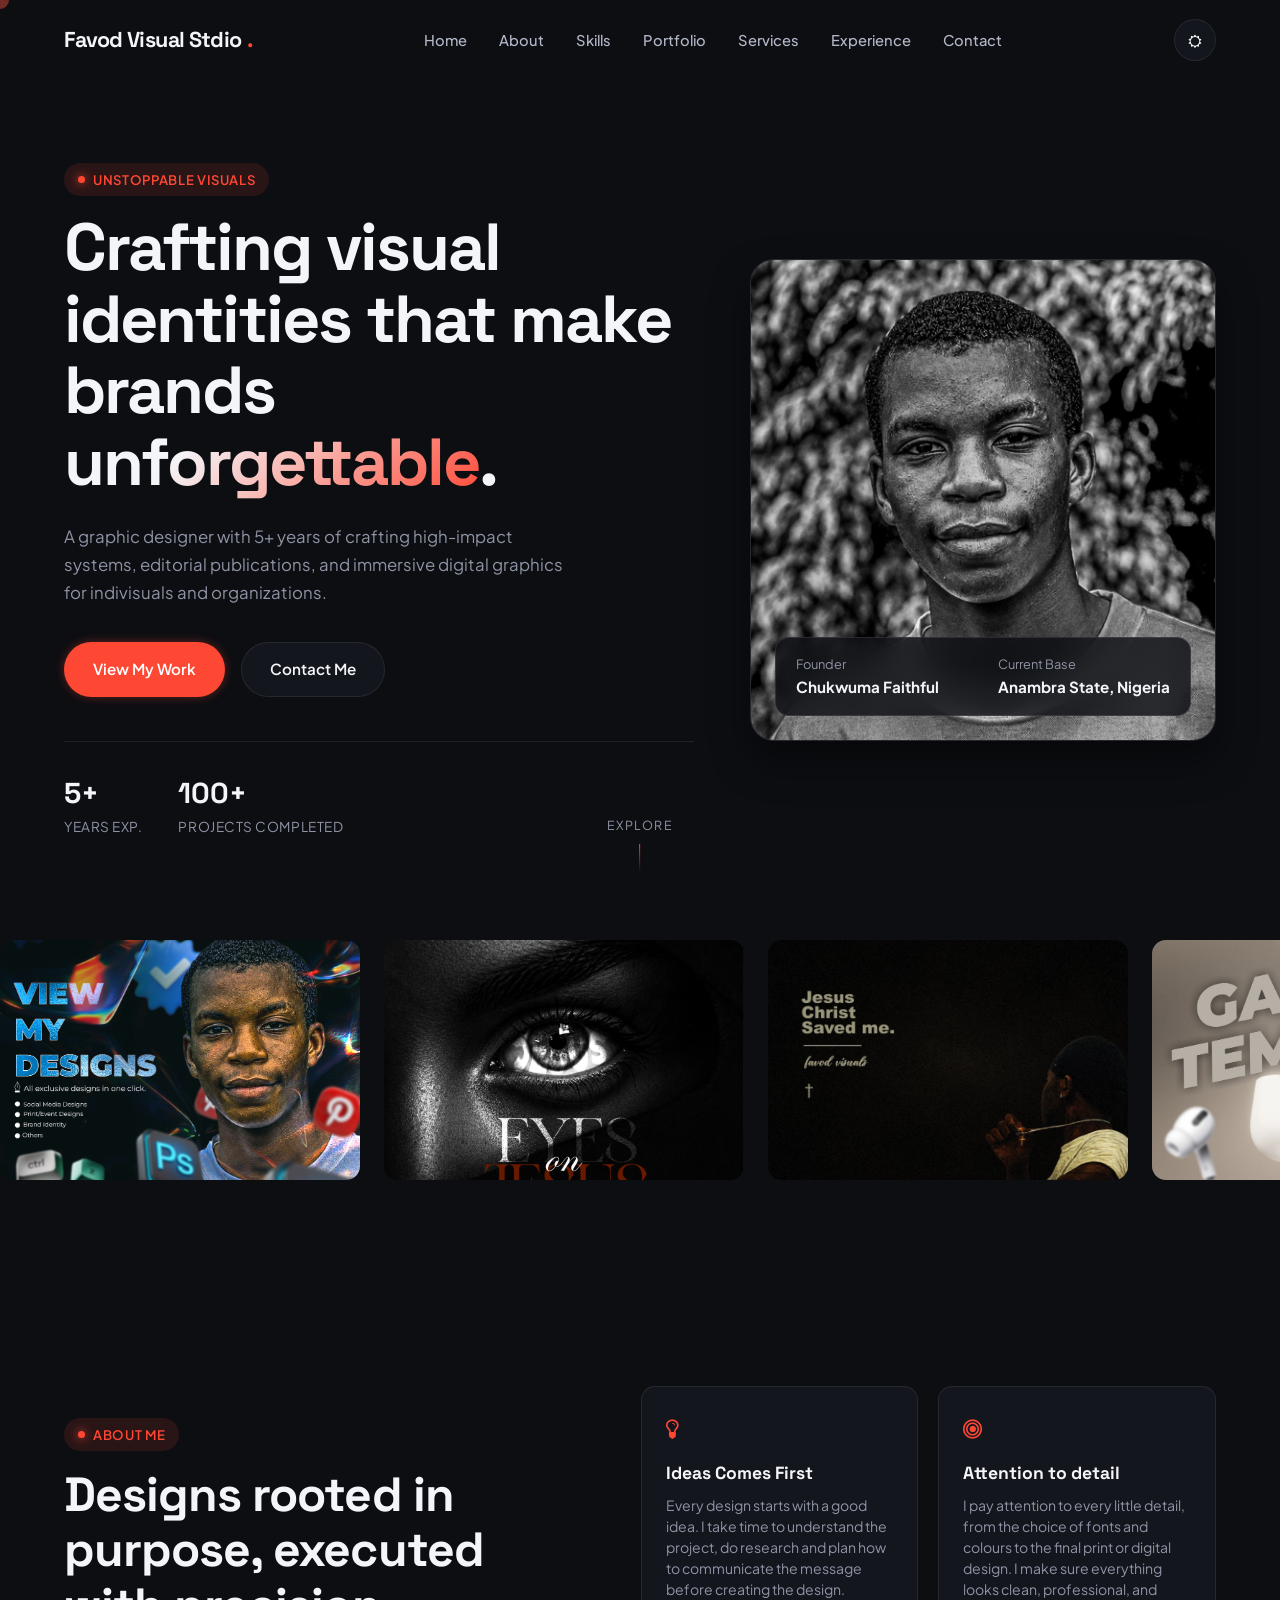
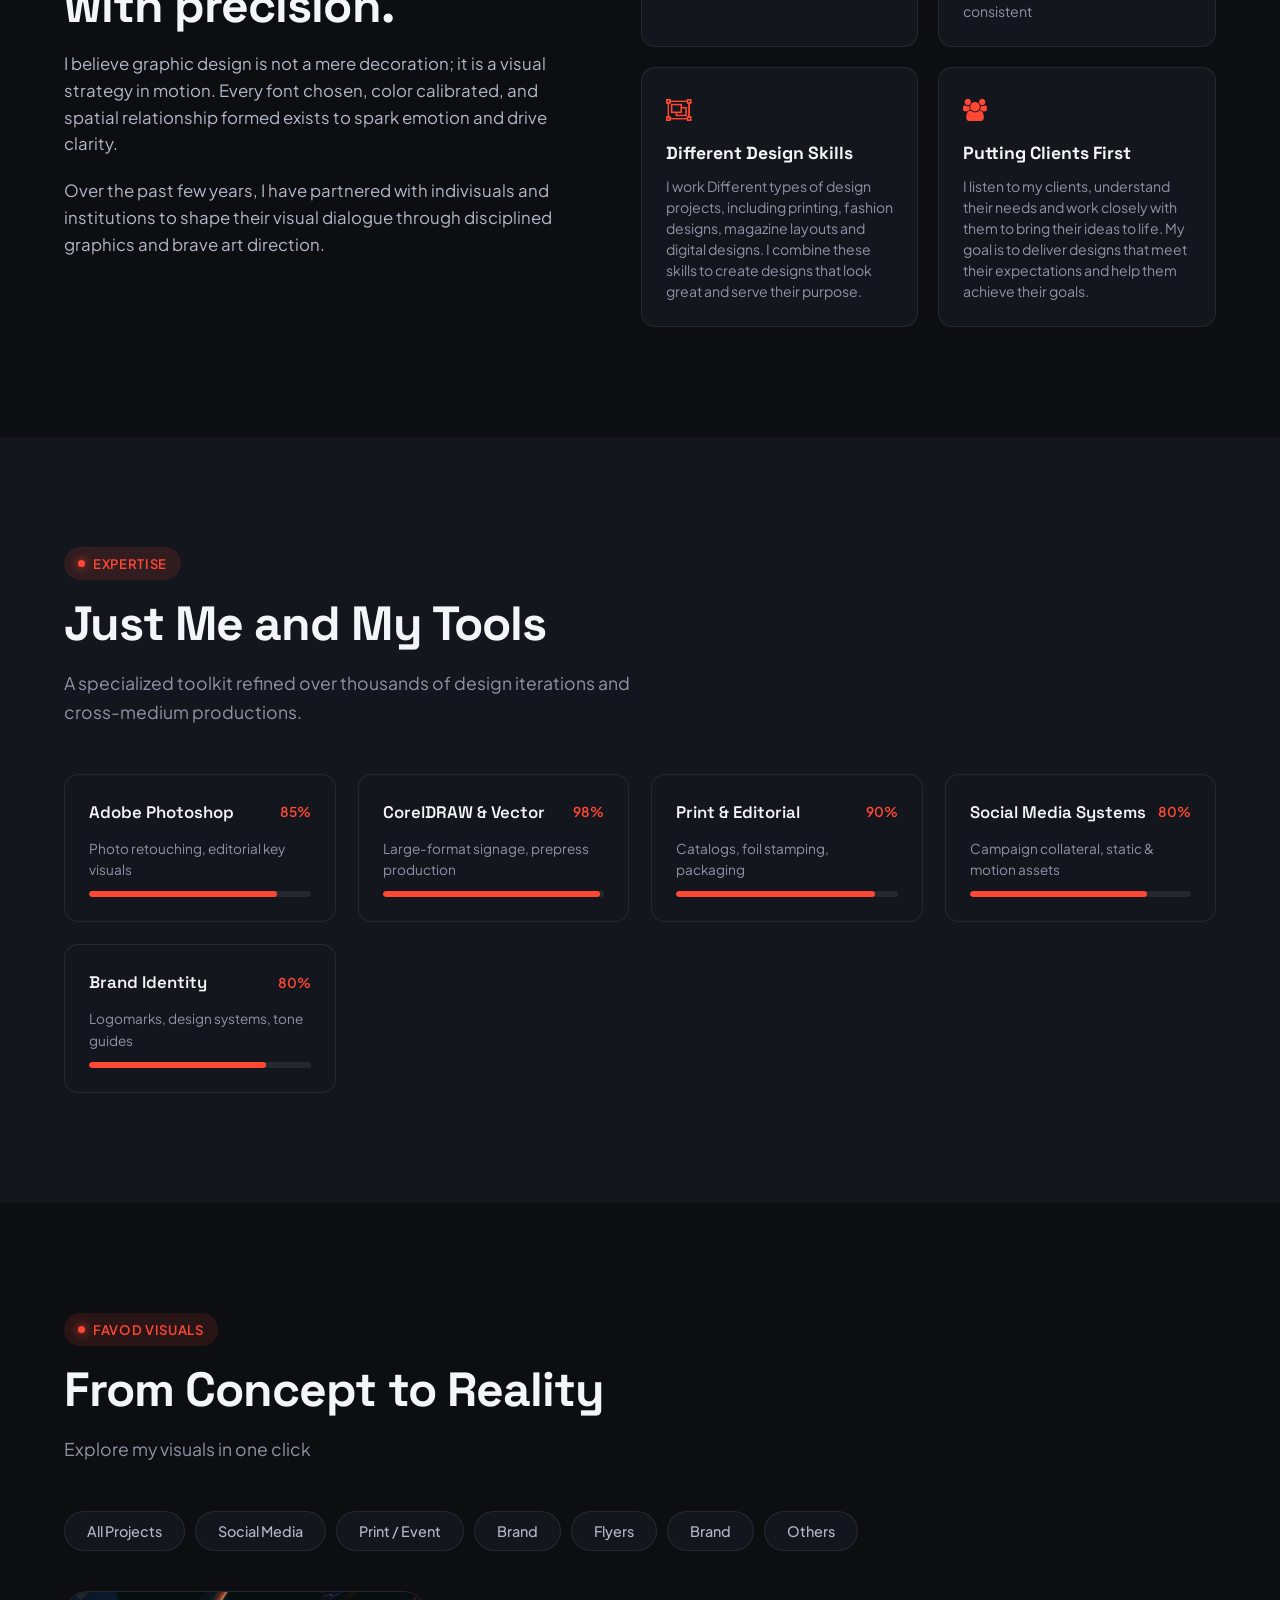
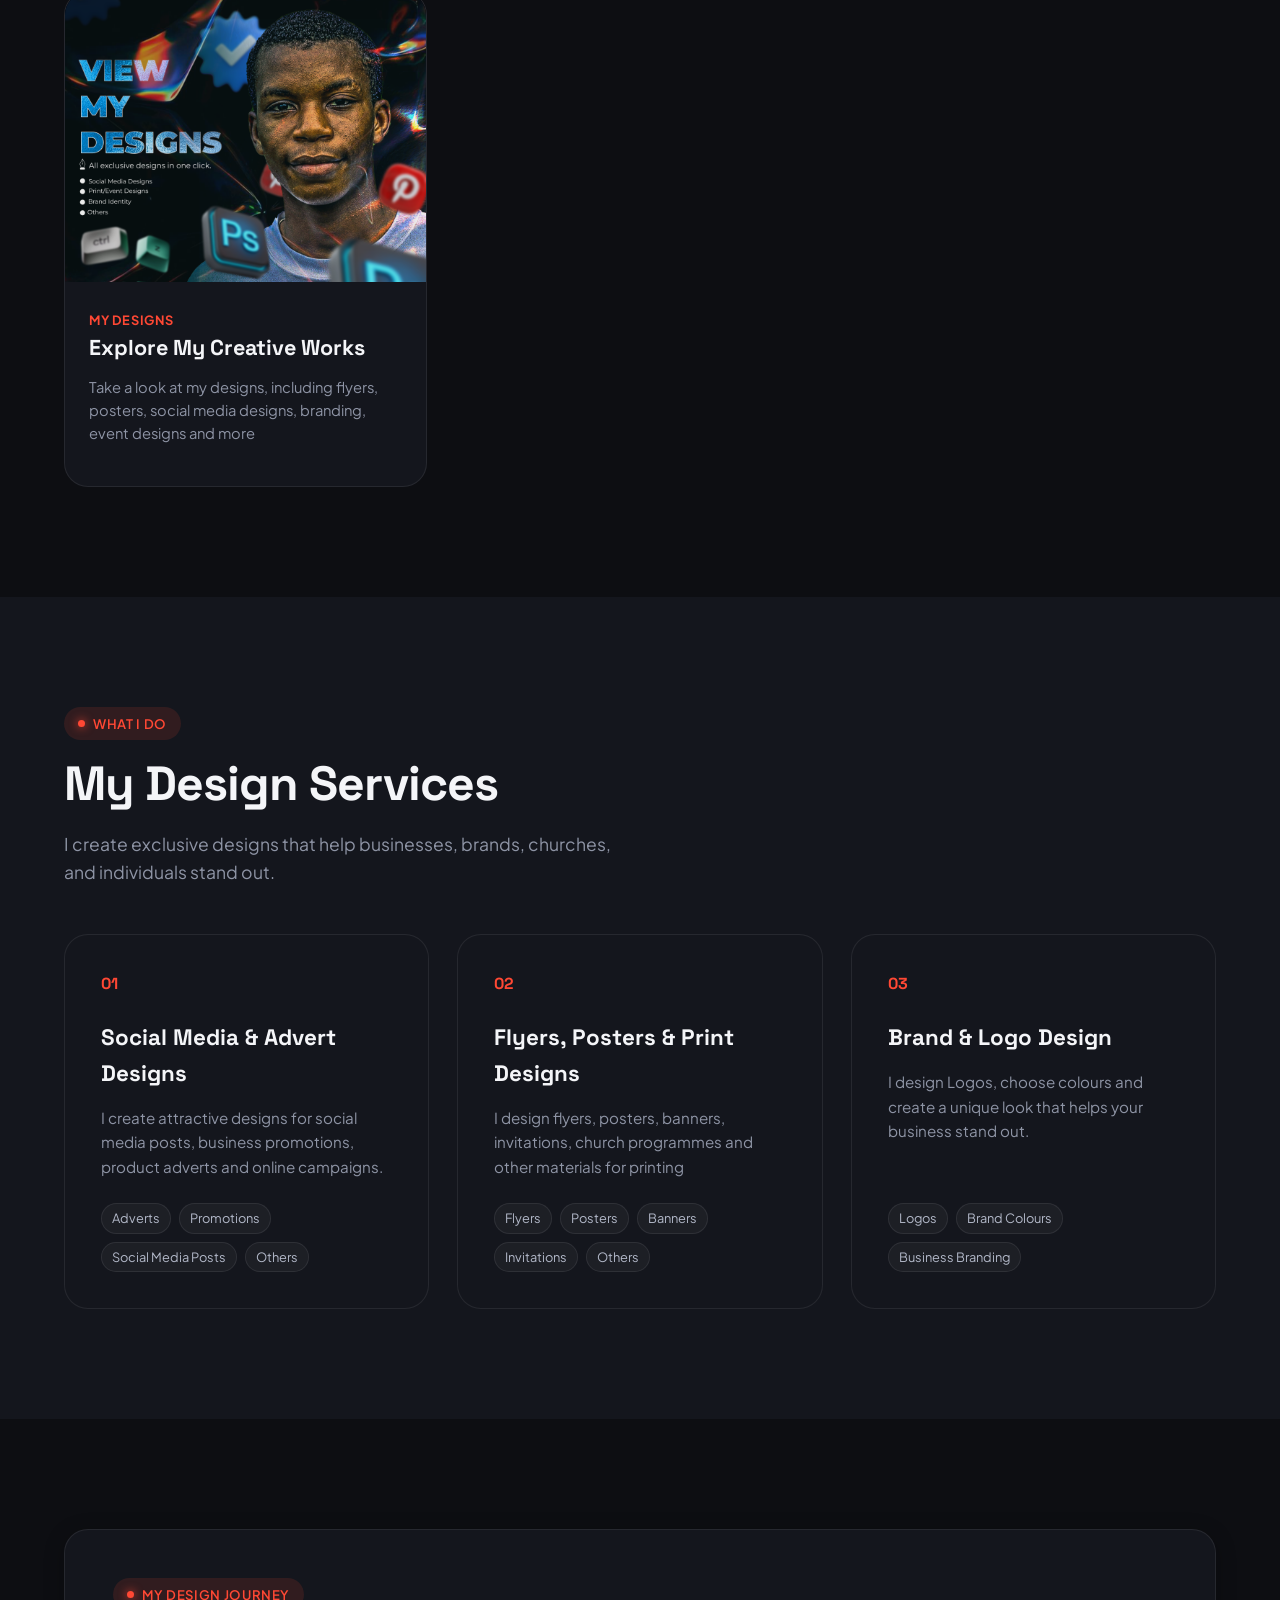
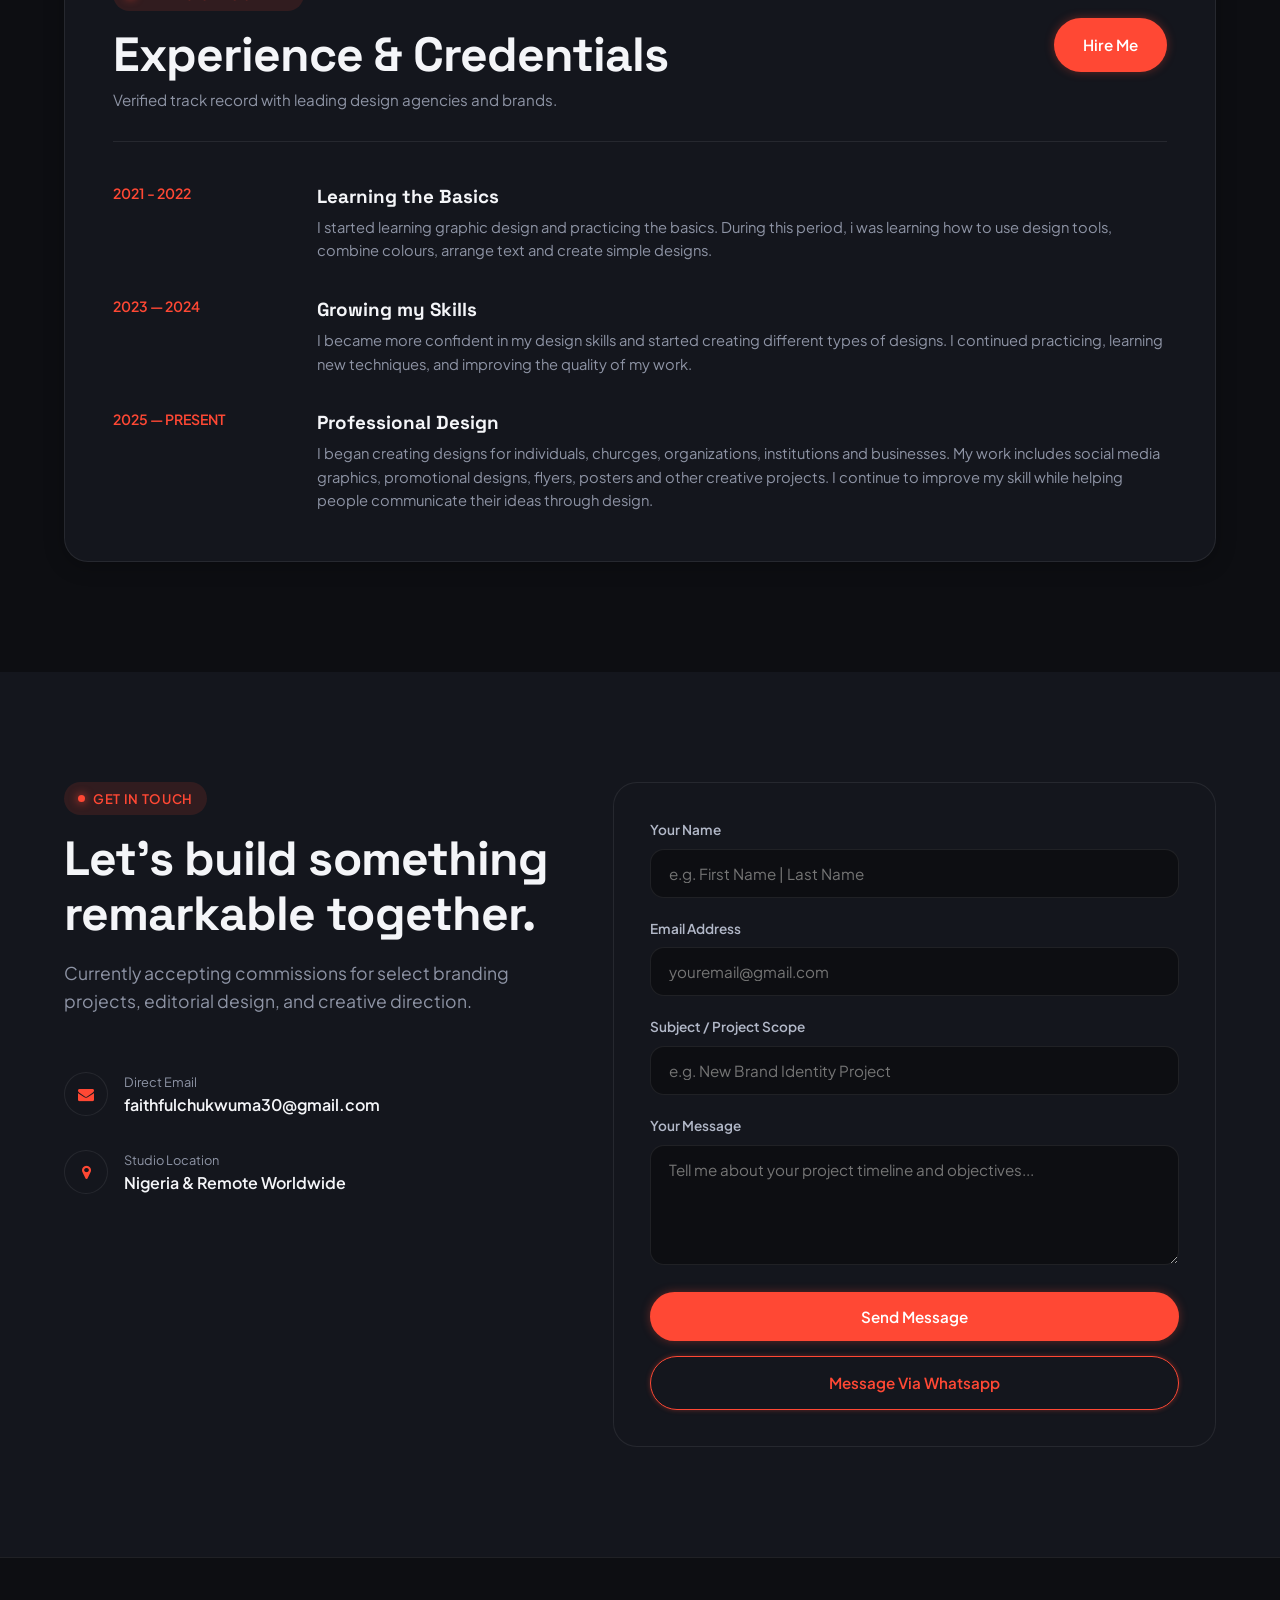
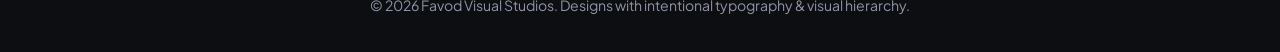
==== commit 0016a34a: "Update index.html" ====
--- a/index.html
+++ b/index.html
@@ -78,10 +78,6 @@
             <div>
               <div class="stat-number">100+</div>
               <div class="stat-label">Projects Completed</div>
-            </div>
-            <div>
-              <div class="stat-number">14</div>
-              <div class="stat-label">Design Honors</div>
             </div>
           </div>
         </div>
@@ -504,4 +500,4 @@
 </body>
 <script src="script.js"></script>
 
-</html>+</html>
